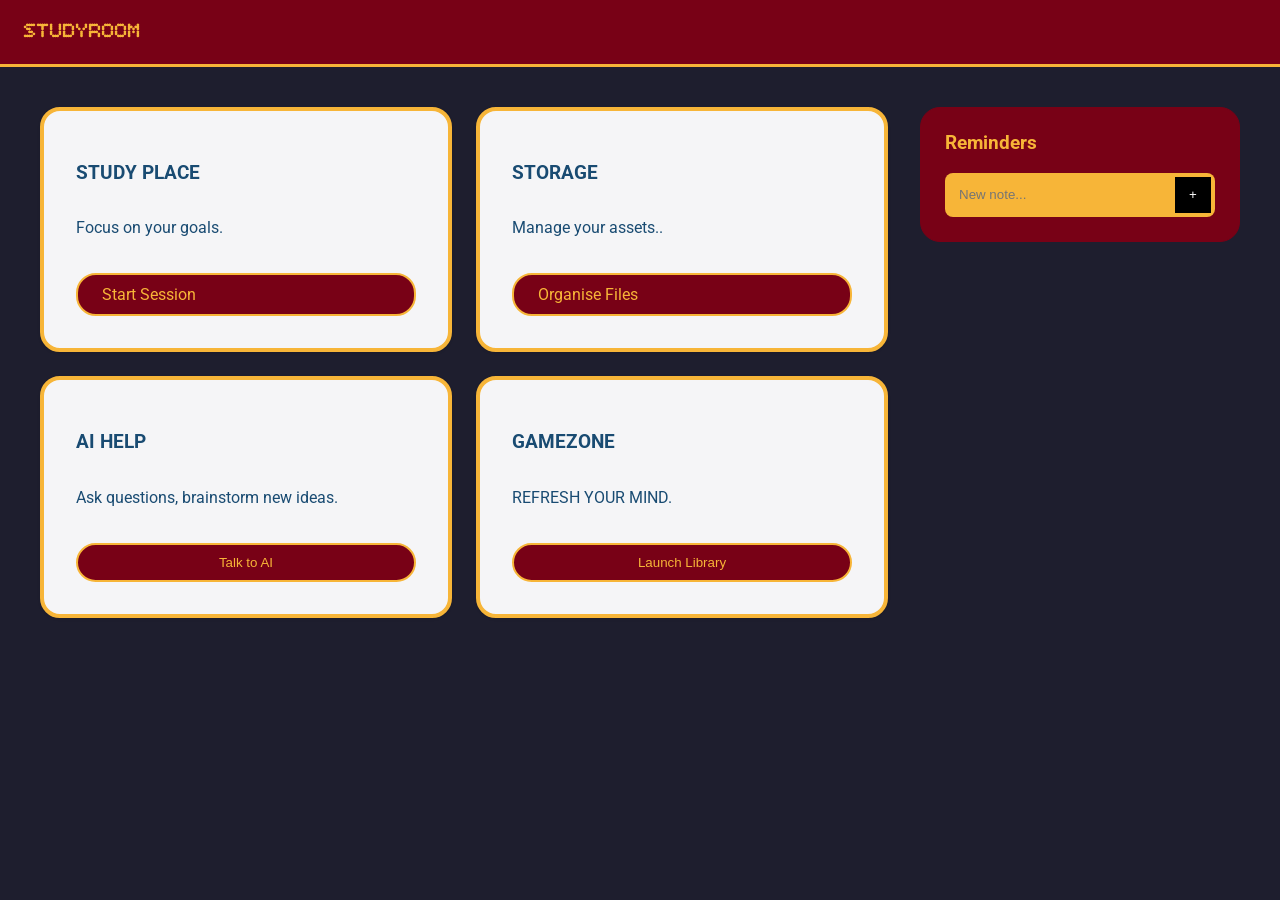
==== index.html @ e47397d0 "Add: New files added" ====
<!DOCTYPE html>
<html lang="en">
<head>
    <meta charset="UTF-8">
    <title>STUDYROOM</title>
    <link rel="icon" type="mainlogo" href="logo.png">
    <link href="https://fonts.googleapis.com/css2?family=Google+Sans:wght@400;500&family=Roboto:wght@300;400&display=swap" rel="stylesheet">
    <link rel="preconnect" href="https://fonts.googleapis.com">
<link rel="preconnect" href="https://fonts.gstatic.com" crossorigin>
<link href="https://fonts.googleapis.com/css2?family=Bitcount+Prop+Single:wght@100..900&family=Bitcount+Single:wght@100..900&display=swap" rel="stylesheet">
    <style>

        body {
            font-family: 'Google Sans', 'Roboto', sans-serif;
            background-color: #1E1E2E;
            margin: 0;
            color: #194b72;
        }

        .navbar {
            height: 64px;
            background: #780116;
            display: flex;
            align-items: center;
            padding: 0 24px;
            border-bottom: 3px solid #F7B538;
        }

        .logo {
            font-size: 22px;
            font-weight: 500;
            color: #F7B538;
            font-family: 'Bitcount Single', sans-serif;
        }


        .main-wrapper {
            display: grid;
            grid-template-columns: 1fr 320px;
            gap: 32px;
            padding: 40px;
            max-width: 1300px;
            margin: auto;
        }

        .dashboard-grid {
            display: grid;
            grid-template-columns: repeat(auto-fit, minmax(300px, 1fr));
            gap: 24px;
        }

        .card {
            background: #F5F5F7;
            padding: 32px;
            border-radius: 20px;
            box-shadow: 0 1px 3px rgba(0,0,0,0.12);
            transition: 0.3s;
            display: flex;
            flex-direction: column;
        }

        .card:hover {
            transform: translateY(-5px);
            box-shadow: 0 14px 28px rgba(0,0,0,0.1);
        }rgba(0, 0, 0, 0.1)rgba(0, 0, 0, 0.1)rgba(0, 0, 0, 0.1)rgba(0, 0, 0, 0.1)rgba(15, 98, 223, 0.1)rgba(15, 101, 230, 0.1)rgba(15, 101, 230, 0.178)


        .storage {
            border: 4px solid #F7B538;
        }

        .ai {  border: 4px solid #F7B538; }

        .game { 
            border: 4px solid #F7B538;
         }
         
        .study{ 
            border: 4px solid #F7B538;
         }
         
         .storage{
            border: 4px solid #F7B538;
         }

        .action-btn {
            margin-top: 20px;
            padding: 10px 24px;
            border-radius: 20px;
            border: 2px solid #F7B538;
            background: #780116;
            color: #F7B538;
            cursor: pointer;
            text-decoration: none;
        }

        .sticky-sidebar {
            background: #780116;
            padding: 24px;
            border-radius: 20px;
            border: 1px solid #780116;
            height: fit-content;
        }

        .sticky-sidebar h3 {
            color: #F7B538;
            margin-top: 0;
        }

        .storage .action-btn {
            border: 2px solid #F7B538;
        }

        .note-input-container {
            display: flex;
            background: #F7B538;
            padding: 4px;
            border-radius: 8px;
        }

        #noteInput {
            border: none;
            background: transparent;
            padding: 10px;
            flex-grow: 1;
            outline: none;
        }

        .add-btn {
            background: #000000;
            color: white;
            border: none;
            width: 36px;
            height: 36px;
            cursor: pointer;
        }

        .note-item {
            background: #f3de23ec;
            padding: 12px;
            margin-top: 12px;
            border-radius: 8px;
            display: flex;
            justify-content: space-between;
        }

        .delete-note {
            background: none;
            border: none;
            color: red;
            cursor: pointer;
            font-weight: bold;
        }

        /* Layout for mobile phones */
        @media (max-width: 900px) {
            .main-wrapper { grid-template-columns: 1fr; }
        }
    </style>
</head>
<body>

    <nav class="navbar">
        <div class="logo">STUDYROOM</div>
    </nav>

    <div class="main-wrapper">
        
        <div class="dashboard-grid">

            <div class="card study">
                <h3>STUDY PLACE</h3>
                <p>Focus on your goals.</p>
                <a href="timer.html" class="action-btn">Start Session</a>
            </div>


            <div class="card storage">
                <h3>STORAGE</h3>
                <p>Manage your assets..</p>
                <a href="storage.html" class="action-btn">Organise Files</a>
            </div>

            <div class="card ai">
                <h3>AI HELP</h3>
                <p>Ask questions, brainstorm new ideas.</p>
                <button class="action-btn">Talk to AI</button>
            </div>

            <div class="card game">
                <h3>GAMEZONE</h3>
                <p>REFRESH YOUR MIND.</p>
                <button class="action-btn">Launch Library</button>
            </div>
        </div>

        
        <div class="sticky-sidebar">
            <h3>Reminders</h3>
            <div class="note-input-container">
                <input type="text" id="noteInput" placeholder="New note...">
                <button class="add-btn" onclick="addNote()">+</button>
            </div>
            <div id="noteList">
            </div>
        </div>
    </div>

    <script>
        function addNote() {
            var input = document.getElementById('noteInput');
            var list = document.getElementById('noteList');

            if (input.value == "") {
                alert("Please write something first!");
            } else {

                var div = document.createElement('div');
                div.className = 'note-item';
                
                div.innerHTML = "<span>" + input.value + "</span><button class='delete-note' onclick='deleteThis(this)'>×</button>";

                list.appendChild(div);

                input.value = "";
            }
        }
        function deleteThis(btn) {
            var note = btn.parentElement;
            note.remove();
        }
    </script>
</body>
</html>
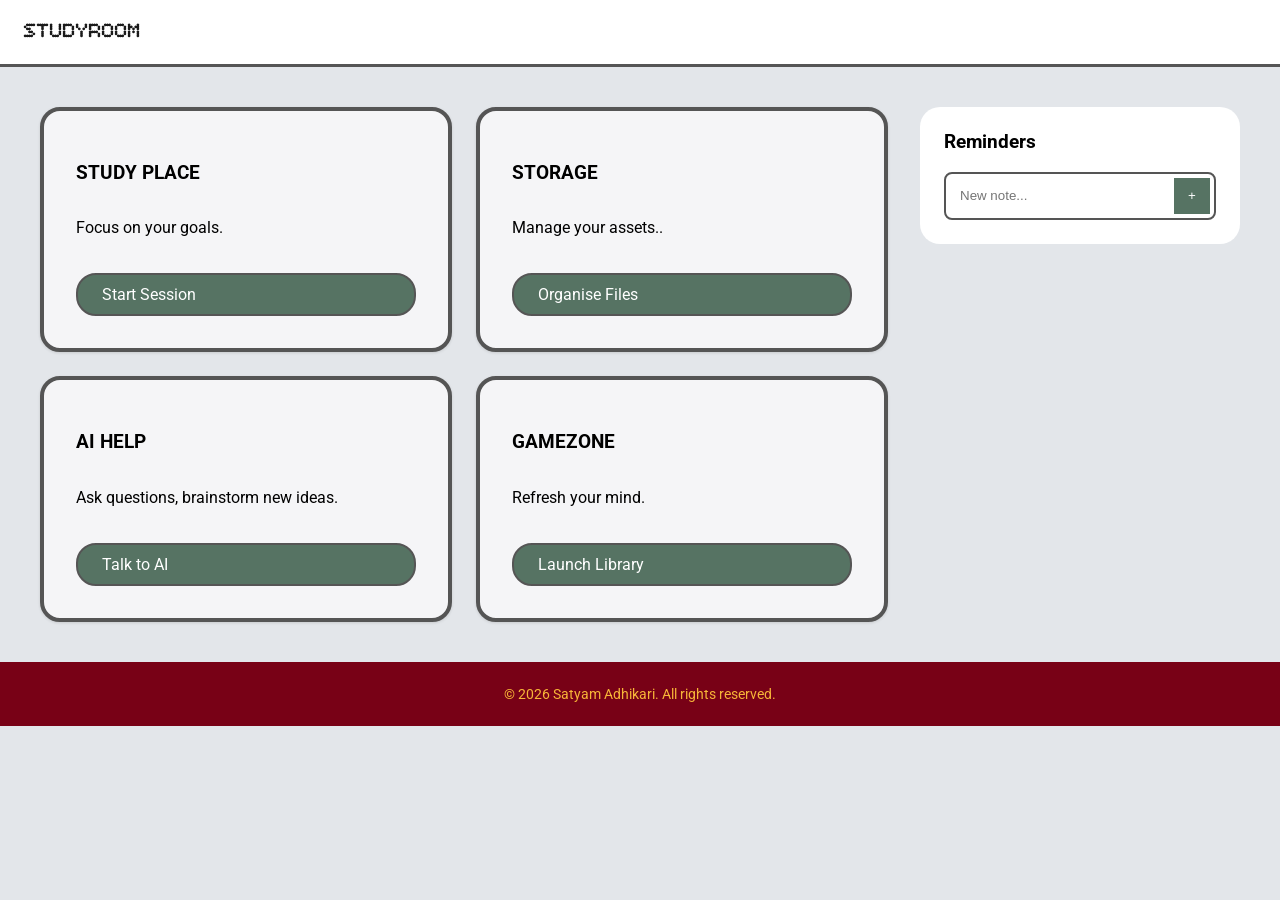
==== commit 0dfdd6cd: "add;STUDYROOM" ====
--- a/index.html
+++ b/index.html
@@ -3,6 +3,8 @@
 <head>
     <meta charset="UTF-8">
     <title>STUDYROOM</title>
+     <meta charset="UTF-8">
+    <meta name="viewport" content="width=device-width, initial-scale=1.0">
     <link rel="icon" type="mainlogo" href="logo.png">
     <link href="https://fonts.googleapis.com/css2?family=Google+Sans:wght@400;500&family=Roboto:wght@300;400&display=swap" rel="stylesheet">
     <link rel="preconnect" href="https://fonts.googleapis.com">
@@ -12,24 +14,23 @@
 
         body {
             font-family: 'Google Sans', 'Roboto', sans-serif;
-            background-color: #1E1E2E;
+            background-color: #E3E6EA;
             margin: 0;
-            color: #194b72;
         }
 
         .navbar {
             height: 64px;
-            background: #780116;
+            background: #FFFFFF;
             display: flex;
             align-items: center;
             padding: 0 24px;
-            border-bottom: 3px solid #F7B538;
+            border-bottom: 3px solid #555555;
         }
 
         .logo {
             font-size: 22px;
             font-weight: 500;
-            color: #F7B538;
+            color: #1A1A1A;
             font-family: 'Bitcount Single', sans-serif;
         }
 
@@ -69,53 +70,56 @@
             border: 4px solid #F7B538;
         }
 
-        .ai {  border: 4px solid #F7B538; }
+        .ai {  border: 4px solid #555555; }
 
         .game { 
-            border: 4px solid #F7B538;
+            border: 4px solid #555555;
          }
          
         .study{ 
-            border: 4px solid #F7B538;
+            border: 4px solid #555555;
          }
          
          .storage{
-            border: 4px solid #F7B538;
+            border: 4px solid #555555;
          }
 
         .action-btn {
             margin-top: 20px;
             padding: 10px 24px;
             border-radius: 20px;
-            border: 2px solid #F7B538;
-            background: #780116;
-            color: #F7B538;
+            border: 2px solid #555555;
+            background: #567363;
+            color: white;
             cursor: pointer;
             text-decoration: none;
         }
 
         .sticky-sidebar {
-            background: #780116;
+            background: #fff;
             padding: 24px;
             border-radius: 20px;
-            border: 1px solid #780116;
+           
             height: fit-content;
         }
 
         .sticky-sidebar h3 {
-            color: #F7B538;
+            color: black;
             margin-top: 0;
         }
 
         .storage .action-btn {
-            border: 2px solid #F7B538;
+            border: 2px solid #555555;
         }
 
         .note-input-container {
             display: flex;
-            background: #F7B538;
+            background: #FFFFFF;
+            border: 2px solid #555555;
             padding: 4px;
             border-radius: 8px;
+            height:fit-content;
+            width:fit-content contain;
         }
 
         #noteInput {
@@ -124,10 +128,12 @@
             padding: 10px;
             flex-grow: 1;
             outline: none;
+            height:fit-content;
+            width:fit-content contain;
         }
 
         .add-btn {
-            background: #000000;
+            background: #567363;
             color: white;
             border: none;
             width: 36px;
@@ -136,7 +142,7 @@
         }
 
         .note-item {
-            background: #f3de23ec;
+            background: #567363;
             padding: 12px;
             margin-top: 12px;
             border-radius: 8px;
@@ -156,6 +162,17 @@
         @media (max-width: 900px) {
             .main-wrapper { grid-template-columns: 1fr; }
         }
+
+        .footer {
+        width: 100%;
+        padding: 10px 0;
+        text-align: center;
+        background-color: #780116;
+        color:#F7B538;
+        font-size: 14px;
+        margin-top: auto;
+        }
+
     </style>
 </head>
 <body>
@@ -184,13 +201,13 @@
             <div class="card ai">
                 <h3>AI HELP</h3>
                 <p>Ask questions, brainstorm new ideas.</p>
-                <button class="action-btn">Talk to AI</button>
+                <a href="ai.html" class="action-btn">Talk to AI</a>
             </div>
 
             <div class="card game">
                 <h3>GAMEZONE</h3>
-                <p>REFRESH YOUR MIND.</p>
-                <button class="action-btn">Launch Library</button>
+                <p>Refresh your mind.</p>
+                <a href="game.html" class="action-btn">Launch Library</a>
             </div>
         </div>
 
@@ -206,6 +223,10 @@
         </div>
     </div>
 
+    <footer class="footer">
+    <p>&copy; 2026 Satyam Adhikari. All rights reserved.</p>
+</footer>
+
     <script>
         function addNote() {
             var input = document.getElementById('noteInput');
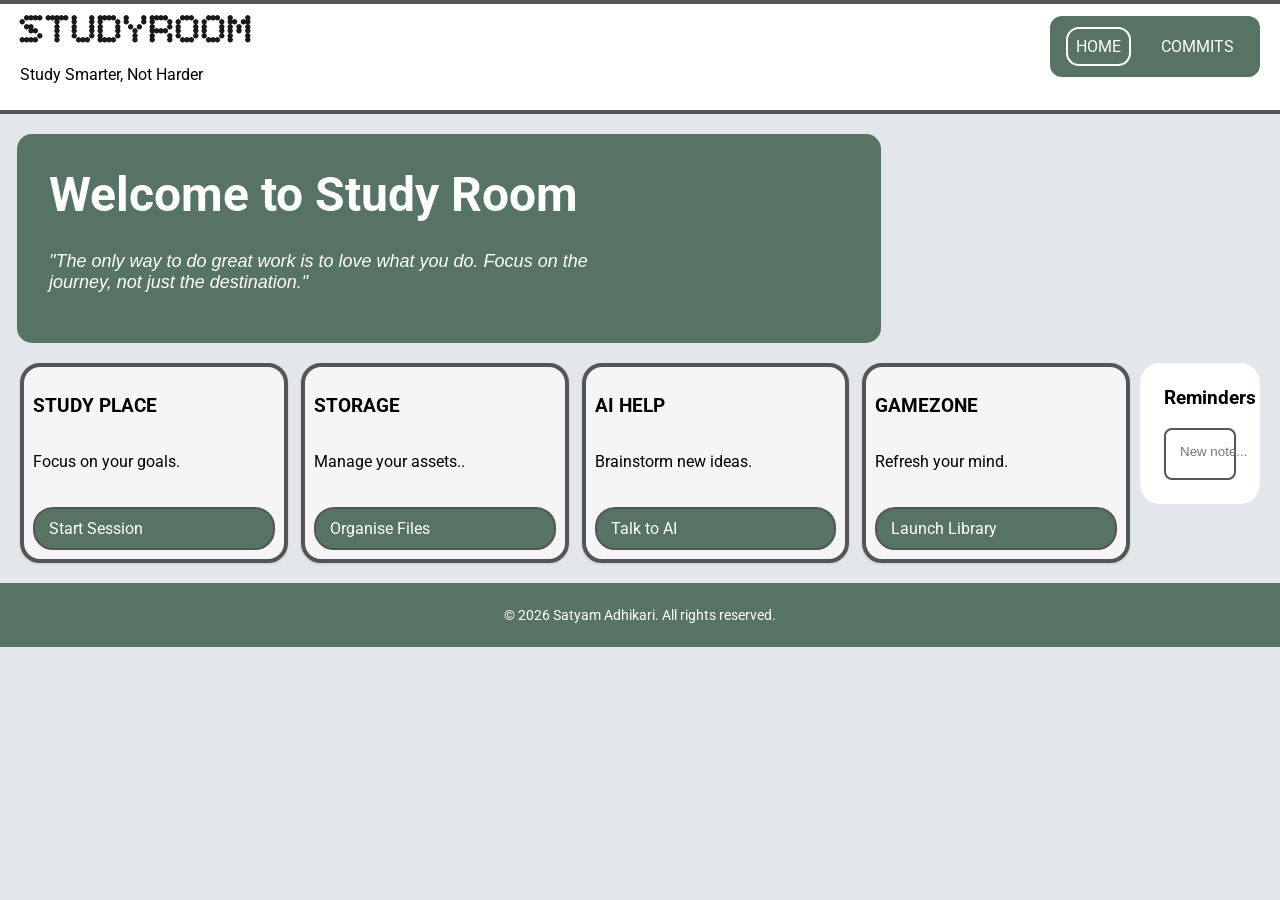
==== commit 6461e19b: "ADD" ====
--- a/index.html
+++ b/index.html
@@ -5,7 +5,7 @@
     <title>STUDYROOM</title>
      <meta charset="UTF-8">
     <meta name="viewport" content="width=device-width, initial-scale=1.0">
-    <link rel="icon" type="mainlogo" href="logo.png">
+    <link rel="icon" type="mainlogo" href="tt.jpg">
     <link href="https://fonts.googleapis.com/css2?family=Google+Sans:wght@400;500&family=Roboto:wght@300;400&display=swap" rel="stylesheet">
     <link rel="preconnect" href="https://fonts.googleapis.com">
 <link rel="preconnect" href="https://fonts.gstatic.com" crossorigin>
@@ -18,41 +18,96 @@
             margin: 0;
         }
 
-        .navbar {
-            height: 64px;
-            background: #FFFFFF;
-            display: flex;
-            align-items: center;
-            padding: 0 24px;
-            border-bottom: 3px solid #555555;
-        }
-
         .logo {
-            font-size: 22px;
+            font-size: 44px;
             font-weight: 500;
             color: #1A1A1A;
             font-family: 'Bitcount Single', sans-serif;
-        }
-
+            line-height: 0.8;
+        }
+
+        .tageline{
+            margin-top: -5px;
+            margin-bottom: 5px;
+            font-family: 'Google Sans', sans-serif;
+        }
+
+         .sublogo{
+            font-family: 'Google Sans';
+            font-size: 14px;
+            color: #1A1A1A;
+            text-align:left;
+
+        }
+        
+        .welcontainer {
+  background-color: #567363; /* Dark green background */
+  color: white;
+  padding: 32px;
+  border-radius: 15px;
+  display: flex;
+  flex-direction: column;
+  align-items: flex-start;
+  gap: 10px;
+  margin: auto;
+  max-width: 800px;
+  margin-top: 20px;
+  margin-left: 17px;       
+  margin-right: auto;
+  width: 100%;
+}
+
+.welmsg {
+  font-size: 48px;
+  margin: 0;
+}
+
+.weltag {
+  font-style: italic;
+  font-size: 18px;
+  max-width: 600px;
+}
+
+    .navbar {
+        display: flex;
+        justify-content: space-between;
+        align-items: flex-start; 
+        padding: 10px 20px;
+        width: 100%;
+        height: 8%;
+        box-sizing: border-box;
+        background-color: #ffff;
+        border-bottom: 4px solid #555555;
+        border-top: 4px solid #555555;
+}
+
+.logo-group {
+  display: flex;
+  flex-direction: column;
+  align-items: flex-start; 
+}
 
         .main-wrapper {
             display: grid;
-            grid-template-columns: 1fr 320px;
-            gap: 32px;
-            padding: 40px;
+            grid-template-columns: 1fr 120px;
+            gap: 10px;
+            padding: 20px;
             max-width: 1300px;
             margin: auto;
         }
 
         .dashboard-grid {
-            display: grid;
-            grid-template-columns: repeat(auto-fit, minmax(300px, 1fr));
-            gap: 24px;
+           display: grid;
+         grid-template-columns: repeat(auto-fit, minmax(200px, 1fr)); 
+        margin-top:auto;
+        margin-bottom:auto;
+        grid-template-columns: repeat(auto-fit, minmax(150px, 1fr)); 
+        gap: 13px;
         }
 
         .card {
             background: #F5F5F7;
-            padding: 32px;
+            padding: 9px;
             border-radius: 20px;
             box-shadow: 0 1px 3px rgba(0,0,0,0.12);
             transition: 0.3s;
@@ -86,7 +141,7 @@
 
         .action-btn {
             margin-top: 20px;
-            padding: 10px 24px;
+            padding: 10px 14px;
             border-radius: 20px;
             border: 2px solid #555555;
             background: #567363;
@@ -110,6 +165,7 @@
 
         .storage .action-btn {
             border: 2px solid #555555;
+            padding: 10px 14px;
         }
 
         .note-input-container {
@@ -136,11 +192,11 @@
             background: #567363;
             color: white;
             border: none;
-            width: 36px;
-            height: 36px;
+            width: 10px;
+            height: 40px;
             cursor: pointer;
         }
-
+ 
         .note-item {
             background: #567363;
             padding: 12px;
@@ -152,8 +208,10 @@
 
         .delete-note {
             background: none;
+            height: 20px;
+            width: 20px;
             border: none;
-            color: red;
+            color: rgb(255, 3, 3);
             cursor: pointer;
             font-weight: bold;
         }
@@ -167,19 +225,76 @@
         width: 100%;
         padding: 10px 0;
         text-align: center;
-        background-color: #780116;
-        color:#F7B538;
+        background-color: #567363;
+        color:white;
         font-size: 14px;
         margin-top: auto;
         }
+
+.nav-links {
+  display: flex;    
+  align-items: center;   
+  justify-content: flex-end; 
+  list-style: none; 
+  padding: 0;  
+  margin: 0;
+  margin-left: auto;          
+  height: 100%; 
+  gap: 20px;   
+}
+
+.nav-links li {
+  display: flex;
+  align-items: center;
+}
+
+        .nav-links a {
+         text-decoration: none;
+         color: white;
+         padding: 8px 8px;
+         border-radius: 13px; 
+         border: 2px solid transparent; 
+         
+        }
+
+        .nav-links a.active {
+        border: 2px solid white;
+        }
+
+        .nav-links a:hover, .nav-links {
+        background-color: #567363;
+        border-radius: 12px;
+        padding: 11px 16px;
+        margin-bottom: 2px;
+        margin-top: 2px;
+        }
+
+       
 
     </style>
 </head>
 <body>
 
-    <nav class="navbar">
-        <div class="logo">STUDYROOM</div>
-    </nav>
+
+    <div class="navbar">
+  <div class="logo-group">
+    <div class="logo">STUDYROOM</div>
+    <p class="tagline">Study Smarter, Not Harder</p>
+  </div>
+  
+  <div class="nav-links">
+    <li><a href="index.html" class="active">HOME</a></li>
+    <li><a href="#commits">COMMITS</a></li>
+  </div>
+</div>
+
+<div class="welcontainer">
+  <h1 class="welmsg">Welcome to Study Room</h1>
+  <p class="weltag">
+    <i>"The only way to do great work is to love what you do. 
+        Focus on the journey, not just the destination."</i>
+  </p>
+</div>
 
     <div class="main-wrapper">
         
@@ -200,7 +315,7 @@
 
             <div class="card ai">
                 <h3>AI HELP</h3>
-                <p>Ask questions, brainstorm new ideas.</p>
+                <p>Brainstorm new ideas.</p>
                 <a href="ai.html" class="action-btn">Talk to AI</a>
             </div>
 
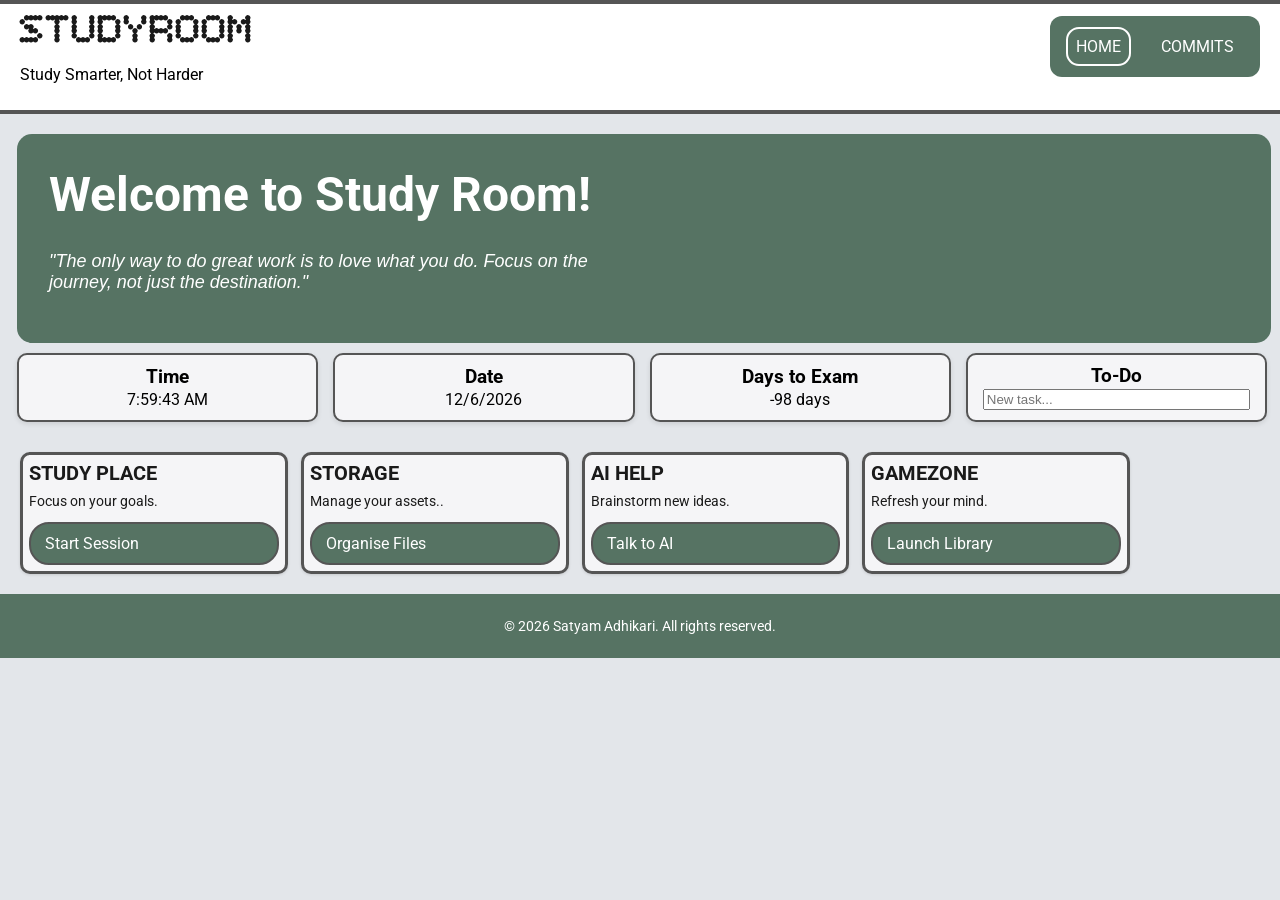
==== commit 00b94b6e: "Changes" ====
--- a/index.html
+++ b/index.html
@@ -50,7 +50,7 @@
   align-items: flex-start;
   gap: 10px;
   margin: auto;
-  max-width: 800px;
+  max-width: 1190px;
   margin-top: 20px;
   margin-left: 17px;       
   margin-right: auto;
@@ -87,6 +87,7 @@
   align-items: flex-start; 
 }
 
+
         .main-wrapper {
             display: grid;
             grid-template-columns: 1fr 120px;
@@ -107,13 +108,27 @@
 
         .card {
             background: #F5F5F7;
-            padding: 9px;
-            border-radius: 20px;
+            padding: 6px;
+            border-radius: 10px;
             box-shadow: 0 1px 3px rgba(0,0,0,0.12);
             transition: 0.3s;
             display: flex;
             flex-direction: column;
-        }
+            gap: 8px;
+        }
+
+        .card h3 {
+            margin: 0;
+            font-size: 20px;
+            color: #1A1A1A;
+        }
+
+        .card p {
+            margin: 0;
+            font-size: 14px;
+            color: #1A1A1A;
+        }
+
 
         .card:hover {
             transform: translateY(-5px);
@@ -122,25 +137,25 @@
 
 
         .storage {
-            border: 4px solid #F7B538;
-        }
-
-        .ai {  border: 4px solid #555555; }
+            border: 3px solid #F7B538;
+        }
+
+        .ai {  border: 3px solid #555555; }
 
         .game { 
-            border: 4px solid #555555;
+            border: 3px solid #555555;
          }
          
         .study{ 
-            border: 4px solid #555555;
+            border: 3px solid #555555;
          }
          
          .storage{
-            border: 4px solid #555555;
+            border: 3px solid #555555;
          }
 
         .action-btn {
-            margin-top: 20px;
+            margin-top: 5px;
             padding: 10px 14px;
             border-radius: 20px;
             border: 2px solid #555555;
@@ -269,7 +284,70 @@
         margin-top: 2px;
         }
 
-       
+       .stats-grid {
+  display: grid;
+  grid-template-columns: repeat(4, 1fr);
+  gap: 15px;
+  margin-bottom: 10px;
+  margin-top: 10px;
+  margin-left: 17px;
+    margin-right: 0px;
+  max-width: 1250px;
+
+}
+
+.stat-card {
+  background: #F5F5F7;
+  box-shadow: 0 2px 5px rgba(0,0,0,0.1);
+  border-radius: 10px;
+  border: solid 2px #555555;
+  text-align: center;
+  box-shadow: 0 2px 5px rgba(0,0,0,0.1);
+  padding: 10px 15px; 
+  display: flex;
+  flex-direction: column;
+  justify-content: center;
+  gap: 2px;
+}
+
+.stat-card h3, 
+.stat-card p {
+  margin: 0; 
+}
+
+
+/* for responsive screen sizes */
+@media (max-width: 900px) {
+    .stats-grid, .welcontainer {
+        grid-template-columns: 1fr !important;
+        margin-left: 17px !important;
+        margin-right: 17px !important;
+        max-width: none !important;
+    }
+
+    .welcontainer {
+        align-items: center;
+        text-align: center;
+    }
+
+    .dashboard-grid {
+        grid-template-columns: 1fr !important;
+    }
+
+    .main-wrapper {
+        padding: 10px;
+    }
+
+    .stats-grid {
+        grid-template-columns: repeat(2, 1fr) !important;
+    }
+}
+
+@media (max-width: 500px) {
+    .stats-grid {
+        grid-template-columns: 1fr !important;
+    }
+}
 
     </style>
 </head>
@@ -289,13 +367,21 @@
 </div>
 
 <div class="welcontainer">
-  <h1 class="welmsg">Welcome to Study Room</h1>
+  <h1 class="welmsg">Welcome to Study Room!</h1>
   <p class="weltag">
     <i>"The only way to do great work is to love what you do. 
         Focus on the journey, not just the destination."</i>
   </p>
 </div>
 
+
+    <div class="stats-grid">
+  <div class="stat-card"><h3>Time</h3><p id="clock">00:00:00</p></div>
+  <div class="stat-card"><h3>Date</h3><p id="date">--/--/----</p></div>
+  <div class="stat-card"><h3>Days to Exam</h3><p id="exam-countdown">--</p></div>
+  <div class="stat-card"><h3>To-Do</h3><input type="text" placeholder="New task..."></div>
+</div>
+
     <div class="main-wrapper">
         
         <div class="dashboard-grid">
@@ -325,9 +411,9 @@
                 <a href="game.html" class="action-btn">Launch Library</a>
             </div>
         </div>
-
-        
-        <div class="sticky-sidebar">
+    </div>
+
+        <!-- <div class="sticky-sidebar">
             <h3>Reminders</h3>
             <div class="note-input-container">
                 <input type="text" id="noteInput" placeholder="New note...">
@@ -336,7 +422,7 @@
             <div id="noteList">
             </div>
         </div>
-    </div>
+    </div> -->
 
     <footer class="footer">
     <p>&copy; 2026 Satyam Adhikari. All rights reserved.</p>
@@ -365,6 +451,24 @@
             var note = btn.parentElement;
             note.remove();
         }
+
+// 1. Time and Date
+function updateDateTime() {
+  const now = new Date();
+  document.getElementById('clock').textContent = now.toLocaleTimeString();
+  document.getElementById('date').textContent = now.toLocaleDateString();
+}
+setInterval(updateDateTime, 1000);
+
+// 2. Exam Countdown (Change the date below to your exam date)
+function updateExamCountdown() {
+  const examDate = new Date('2026-08-30'); // Example: Aug 30, 2026
+  const today = new Date();
+  const diff = Math.ceil((examDate - today) / (1000 * 60 * 60 * 24));
+  document.getElementById('exam-countdown').textContent = diff + " days";
+}
+updateExamCountdown();
+
     </script>
 </body>
 </html>
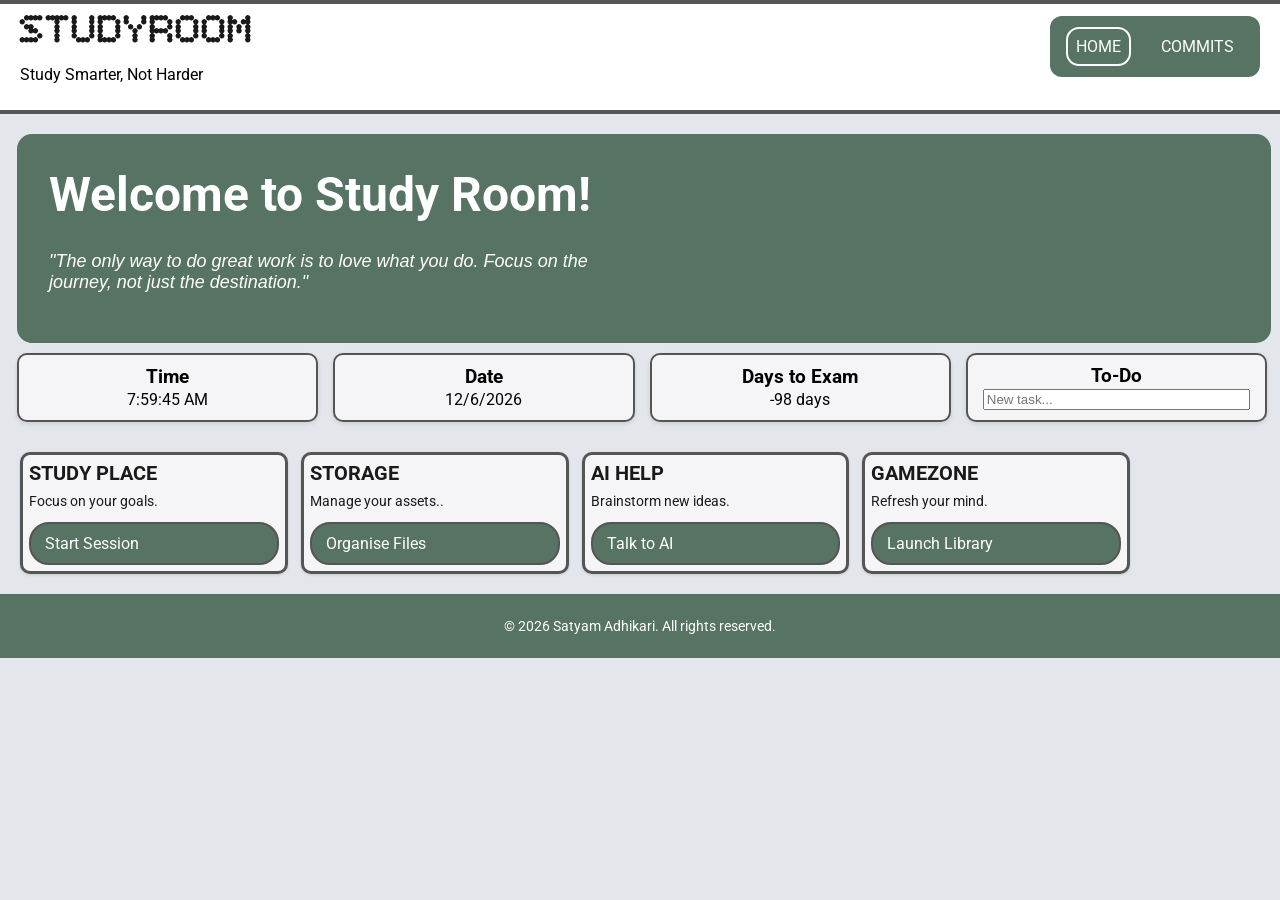
==== commit a9496c63: "MinorChanga" ====
--- a/index.html
+++ b/index.html
@@ -349,6 +349,29 @@
     }
 }
 
+@media (max-width: 900px) {
+    .navbar {
+        flex-direction: column; 
+        align-items: center;  
+        height: auto;           
+        padding: 15px;
+    }
+
+    .nav-links {
+        margin-left: 0 !important;
+        margin-top: 10px;
+        gap: 10px;  
+    }
+}
+
+@media (max-width: 900px) {
+    .welcontainer, .timer-box, .storage-layout {
+        margin: 10px !important;
+        padding: 15px !important;
+        grid-template-columns: 1fr !important;
+    }
+}
+
     </style>
 </head>
 <body>
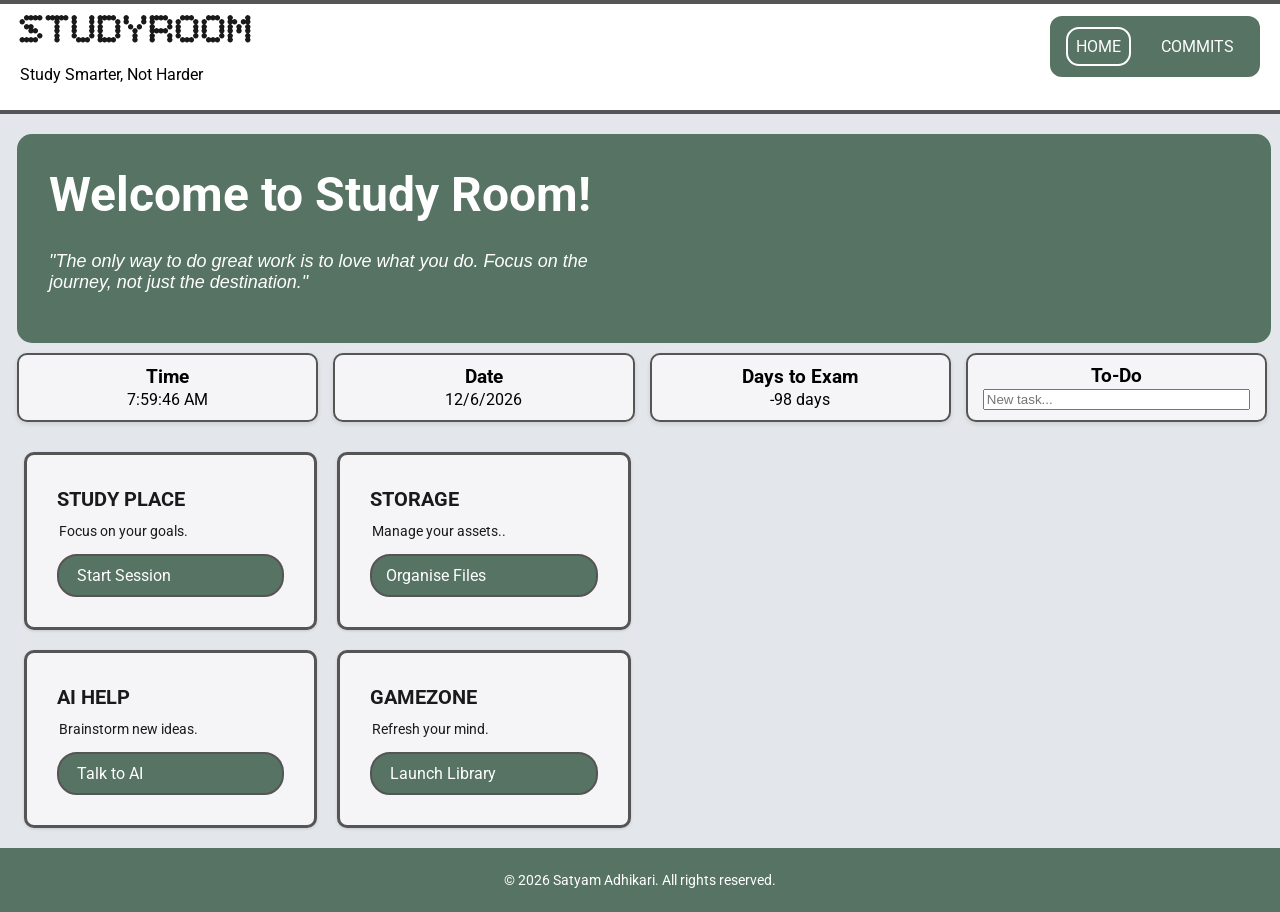
==== commit 29c3f81d: "game page" ====
--- a/index.html
+++ b/index.html
@@ -97,34 +97,38 @@
             margin: auto;
         }
 
+        
         .dashboard-grid {
-           display: grid;
-         grid-template-columns: repeat(auto-fit, minmax(200px, 1fr)); 
-        margin-top:auto;
-        margin-bottom:auto;
-        grid-template-columns: repeat(auto-fit, minmax(150px, 1fr)); 
-        gap: 13px;
-        }
+    display: grid;
+    grid-template-columns: repeat(2, 1fr); 
+    gap: 20px; 
+    max-width: 2000px; 
+  
+    margin-left: 4px;
+    margin-right:45%;
+    
+}
 
         .card {
             background: #F5F5F7;
-            padding: 6px;
+            padding: 30px;
             border-radius: 10px;
             box-shadow: 0 1px 3px rgba(0,0,0,0.12);
             transition: 0.3s;
             display: flex;
             flex-direction: column;
             gap: 8px;
+            
         }
 
         .card h3 {
-            margin: 0;
+            margin: 2px 0;
             font-size: 20px;
             color: #1A1A1A;
         }
 
         .card p {
-            margin: 0;
+            margin: 2px;
             font-size: 14px;
             color: #1A1A1A;
         }
@@ -156,7 +160,7 @@
 
         .action-btn {
             margin-top: 5px;
-            padding: 10px 14px;
+            padding: 10px 18px;
             border-radius: 20px;
             border: 2px solid #555555;
             background: #567363;
@@ -183,53 +187,8 @@
             padding: 10px 14px;
         }
 
-        .note-input-container {
-            display: flex;
-            background: #FFFFFF;
-            border: 2px solid #555555;
-            padding: 4px;
-            border-radius: 8px;
-            height:fit-content;
-            width:fit-content contain;
-        }
-
-        #noteInput {
-            border: none;
-            background: transparent;
-            padding: 10px;
-            flex-grow: 1;
-            outline: none;
-            height:fit-content;
-            width:fit-content contain;
-        }
-
-        .add-btn {
-            background: #567363;
-            color: white;
-            border: none;
-            width: 10px;
-            height: 40px;
-            cursor: pointer;
-        }
- 
-        .note-item {
-            background: #567363;
-            padding: 12px;
-            margin-top: 12px;
-            border-radius: 8px;
-            display: flex;
-            justify-content: space-between;
-        }
-
-        .delete-note {
-            background: none;
-            height: 20px;
-            width: 20px;
-            border: none;
-            color: rgb(255, 3, 3);
-            cursor: pointer;
-            font-weight: bold;
-        }
+
+    
 
         /* Layout for mobile phones */
         @media (max-width: 900px) {
@@ -315,6 +274,26 @@
   margin: 0; 
 }
 
+.master-dashboard {
+    display: grid;
+    grid-template-columns: 1fr 1fr; 
+    gap: 20px;
+    max-width: 1200px;
+    margin: 20px auto;
+}
+
+.left-column {
+    display: grid;
+    grid-template-columns: 1fr 1fr; 
+    gap: 20px;
+}
+
+.right-column {
+    display: flex;
+    flex-direction: column;
+    gap: 20px;
+}
+
 
 /* for responsive screen sizes */
 @media (max-width: 900px) {
@@ -356,7 +335,7 @@
         height: auto;           
         padding: 15px;
     }
-
+f
     .nav-links {
         margin-left: 0 !important;
         margin-top: 10px;
@@ -433,8 +412,11 @@
                 <p>Refresh your mind.</p>
                 <a href="game.html" class="action-btn">Launch Library</a>
             </div>
-        </div>
+         </div>
+                        
     </div>
+
+
 
         <!-- <div class="sticky-sidebar">
             <h3>Reminders</h3>
